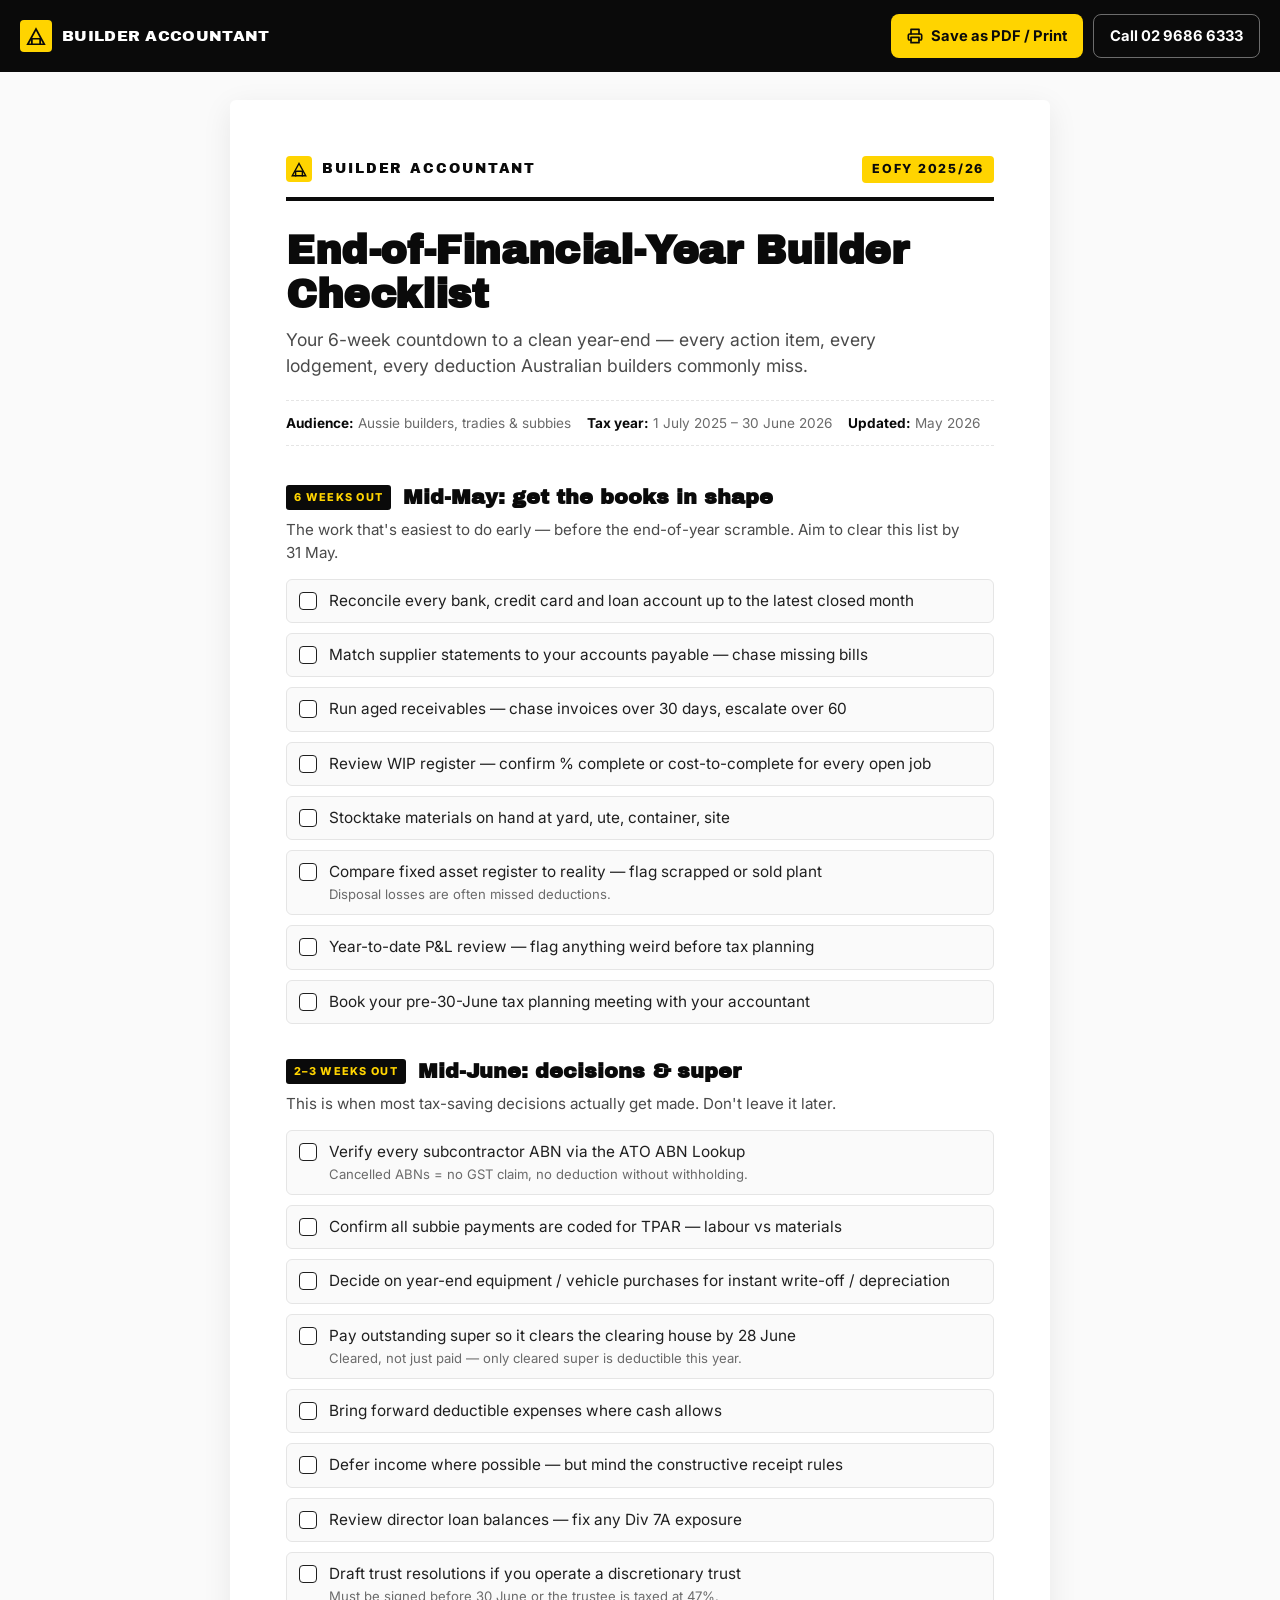
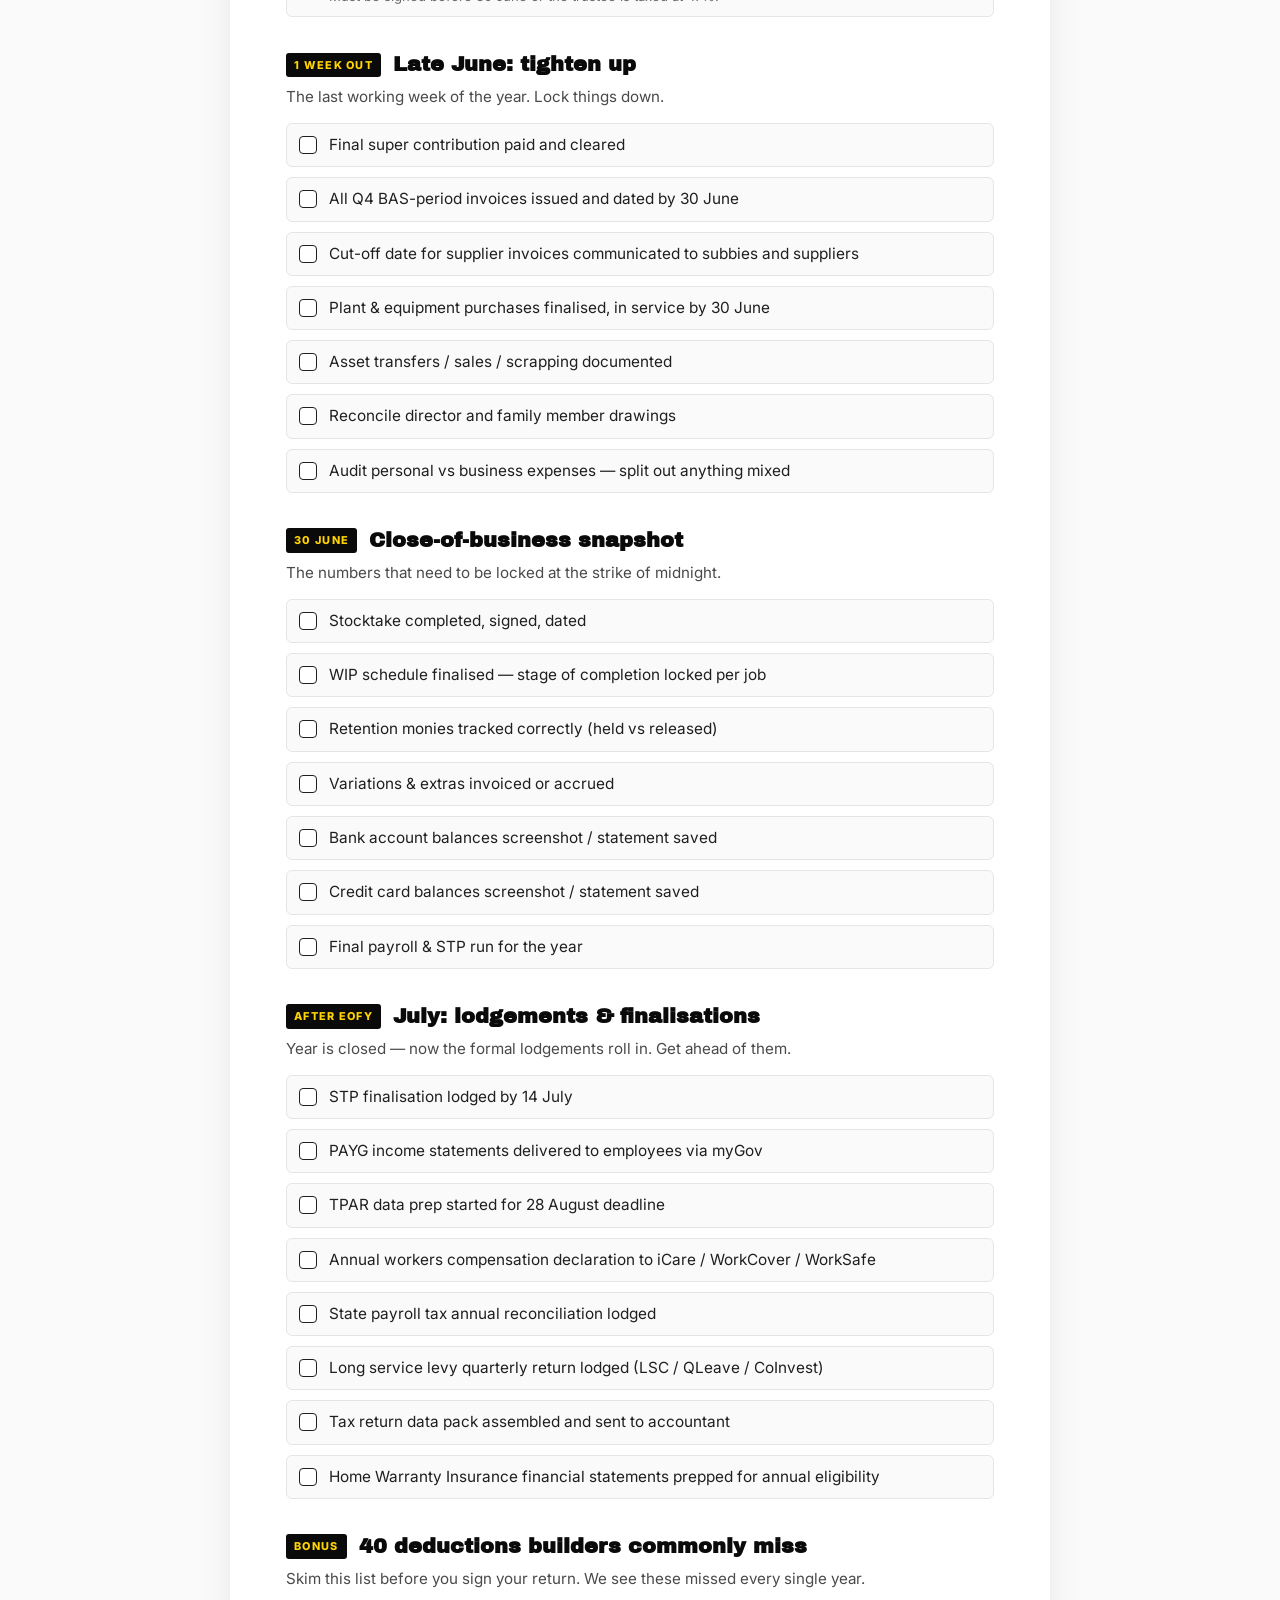
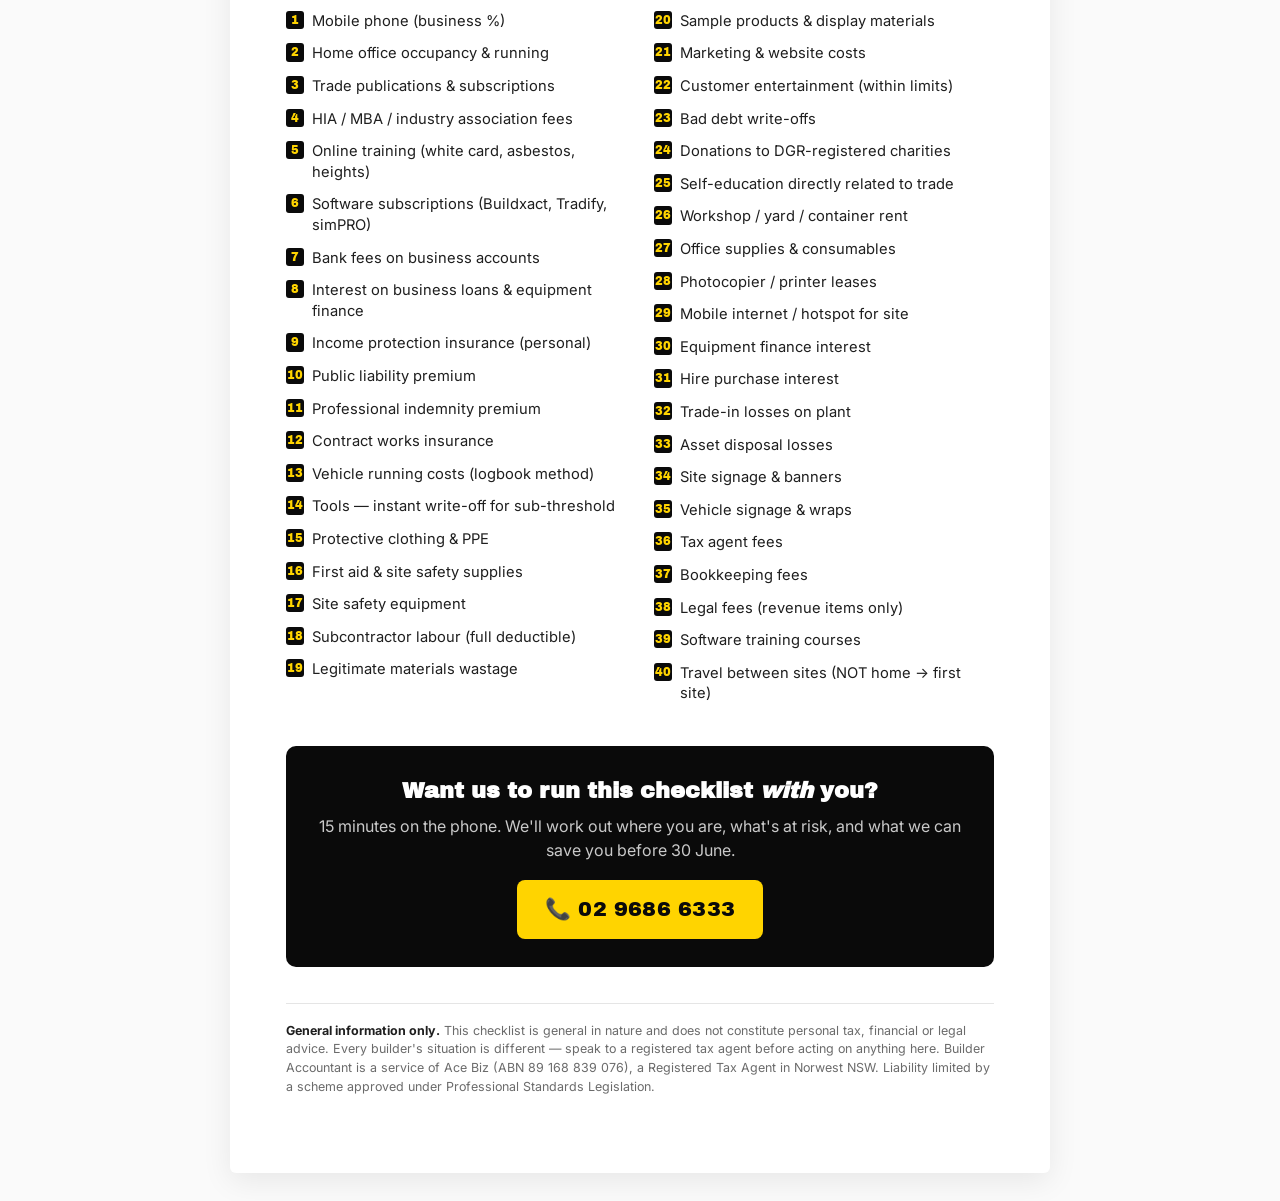
==== checklist/index.html @ ca141155 "Initial commit: builderaccountant.com static lead-gen site Phone-first conversion site for Australia" ====
<!doctype html>
<html lang="en-AU">
<head>
<meta charset="utf-8">
<meta name="viewport" content="width=device-width,initial-scale=1">
<title>EOFY Builder Checklist | Builder Accountant</title>
<meta name="description" content="The end-of-financial-year checklist Australian builders use to close their books cleanly. 6-week countdown, 40 commonly missed deductions, WIP &amp; TPAR tidy-up. Free.">
<meta name="robots" content="index,follow">
<meta name="theme-color" content="#0A0A0A">
<link rel="preconnect" href="https://fonts.googleapis.com">
<link rel="preconnect" href="https://fonts.gstatic.com" crossorigin>
<link href="https://fonts.googleapis.com/css2?family=Archivo+Black&family=Inter:wght@400;500;600;700;800&display=swap" rel="stylesheet">
<style>
  :root {
    --black: #0A0A0A; --ink: #161616; --charcoal: #1F1F1F;
    --slate: #4A4A4A; --grey: #6B6B6B; --line: #E5E5E5;
    --paper: #FAFAFA; --white: #FFFFFF;
    --yellow: #FFD400; --yellow-deep: #F5C400;
    --font-display: "Archivo Black", system-ui, sans-serif;
    --font-body: "Inter", system-ui, sans-serif;
  }
  * { box-sizing: border-box; }
  body {
    margin: 0;
    font-family: var(--font-body);
    color: var(--ink);
    background: var(--paper);
    -webkit-font-smoothing: antialiased;
    line-height: 1.5;
  }
  a { color: inherit; text-decoration: none; }

  /* ===== Screen-only top bar ===== */
  .topbar {
    background: var(--black);
    color: var(--white);
    padding: 14px 20px;
    display: flex;
    align-items: center;
    justify-content: space-between;
    gap: 14px;
    flex-wrap: wrap;
  }
  .topbar a.brand {
    display: inline-flex;
    align-items: center;
    gap: 10px;
    color: var(--white);
    font-family: var(--font-display);
    font-size: .95rem;
    letter-spacing: .02em;
  }
  .brand-mark {
    width: 32px; height: 32px;
    background: var(--yellow); color: var(--black);
    display: grid; place-items: center;
    border-radius: 4px;
  }
  .topbar-cta {
    display: flex; gap: 10px; flex-wrap: wrap;
  }
  .btn {
    display: inline-flex;
    align-items: center;
    gap: 8px;
    background: var(--yellow);
    color: var(--black);
    border: 0;
    border-radius: 8px;
    padding: 10px 16px;
    font-family: var(--font-body);
    font-weight: 700;
    font-size: .92rem;
    cursor: pointer;
    text-decoration: none;
  }
  .btn:hover { background: var(--yellow-deep); }
  .btn-ghost {
    background: transparent;
    border: 1.5px solid rgba(255,255,255,.4);
    color: var(--white);
  }
  .btn-ghost:hover { background: rgba(255,255,255,.08); border-color: rgba(255,255,255,.7); }
  .btn-dark { background: var(--black); color: var(--white); }
  .btn-dark:hover { background: #222; }

  /* ===== Page wrap ===== */
  .doc {
    max-width: 820px;
    margin: 28px auto;
    background: var(--white);
    padding: 56px 56px 64px;
    border-radius: 6px;
    box-shadow: 0 8px 30px rgba(0,0,0,.08);
  }

  .doc-band {
    display: flex;
    align-items: center;
    justify-content: space-between;
    padding-bottom: 14px;
    border-bottom: 4px solid var(--black);
    margin-bottom: 28px;
  }
  .doc-band-eye {
    font-family: var(--font-display);
    font-size: .85rem;
    letter-spacing: .14em;
    color: var(--black);
    display: flex;
    align-items: center;
    gap: 10px;
  }
  .doc-band-eye .brand-mark { width: 26px; height: 26px; }
  .doc-band-yr {
    font-size: .78rem;
    font-weight: 800;
    letter-spacing: .14em;
    color: var(--black);
    background: var(--yellow);
    padding: 4px 10px;
    border-radius: 4px;
  }

  h1 {
    font-family: var(--font-display);
    font-size: clamp(1.8rem, 4vw, 2.5rem);
    line-height: 1.1;
    margin: 0 0 10px;
    color: var(--black);
    letter-spacing: -0.01em;
  }
  .hero-sub {
    font-size: 1.1rem;
    color: var(--slate);
    margin: 0 0 20px;
    max-width: 60ch;
  }
  .hero-meta {
    display: flex; flex-wrap: wrap; gap: 16px;
    font-size: .85rem;
    color: var(--grey);
    border-top: 1px dashed var(--line);
    border-bottom: 1px dashed var(--line);
    padding: 12px 0;
    margin-bottom: 36px;
  }
  .hero-meta strong { color: var(--black); font-weight: 700; }

  h2 {
    font-family: var(--font-display);
    font-size: 1.3rem;
    margin: 32px 0 6px;
    color: var(--black);
    display: flex;
    align-items: center;
    gap: 12px;
  }
  .week-tag {
    font-size: .68rem;
    background: var(--black);
    color: var(--yellow);
    padding: 4px 8px;
    border-radius: 3px;
    letter-spacing: .12em;
    font-family: var(--font-body);
    font-weight: 800;
  }
  h2 + p {
    margin: 0 0 14px;
    color: var(--slate);
    font-size: .95rem;
  }

  /* Checklist items */
  ul.checklist {
    list-style: none;
    padding: 0;
    margin: 0 0 24px;
    display: grid;
    gap: 10px;
  }
  ul.checklist li {
    display: flex;
    align-items: flex-start;
    gap: 12px;
    padding: 10px 12px;
    background: var(--paper);
    border: 1px solid var(--line);
    border-radius: 6px;
    font-size: .96rem;
    line-height: 1.45;
    color: var(--charcoal);
    transition: background .12s ease;
  }
  ul.checklist li:hover { background: #FFFCE5; }
  ul.checklist input[type="checkbox"] {
    flex: 0 0 auto;
    appearance: none;
    -webkit-appearance: none;
    width: 18px; height: 18px;
    border: 1.5px solid var(--charcoal);
    border-radius: 4px;
    margin: 2px 0 0;
    cursor: pointer;
    position: relative;
    background: var(--white);
  }
  ul.checklist input[type="checkbox"]:checked {
    background: var(--yellow);
    border-color: var(--black);
  }
  ul.checklist input[type="checkbox"]:checked::after {
    content: "";
    position: absolute;
    left: 3px; top: 2px;
    width: 8px; height: 4px;
    border-left: 2px solid var(--black);
    border-bottom: 2px solid var(--black);
    transform: rotate(-45deg);
  }
  ul.checklist input[type="checkbox"]:checked + label { text-decoration: line-through; color: var(--grey); }
  ul.checklist label { cursor: pointer; flex: 1; }
  ul.checklist .note { font-size: .82rem; color: var(--grey); display: block; margin-top: 2px; }

  /* Deductions grid */
  .deductions {
    columns: 2;
    column-gap: 28px;
    margin: 0 0 36px;
    padding: 0;
    list-style: none;
  }
  .deductions li {
    break-inside: avoid;
    padding: 6px 0 6px 26px;
    position: relative;
    font-size: .92rem;
    color: var(--charcoal);
    line-height: 1.4;
  }
  .deductions li::before {
    counter-increment: ded;
    content: counter(ded);
    position: absolute;
    left: 0; top: 6px;
    width: 18px;
    font-family: var(--font-display);
    font-size: .72rem;
    color: var(--yellow);
    background: var(--black);
    text-align: center;
    border-radius: 3px;
    padding: 1px 0;
  }
  .deductions { counter-reset: ded; }

  /* Final CTA */
  .cta-block {
    margin-top: 36px;
    padding: 28px;
    background: var(--black);
    color: var(--white);
    border-radius: 10px;
    text-align: center;
  }
  .cta-block h3 {
    font-family: var(--font-display);
    font-size: 1.4rem;
    color: var(--white);
    margin: 0 0 6px;
  }
  .cta-block p { margin: 0 0 18px; color: rgba(255,255,255,.78); }
  .cta-block .phone {
    display: inline-block;
    padding: 14px 28px;
    background: var(--yellow);
    color: var(--black);
    border-radius: 8px;
    font-family: var(--font-display);
    font-size: 1.3rem;
    letter-spacing: .01em;
  }
  .cta-block .phone:hover { background: var(--yellow-deep); }

  .legal {
    margin-top: 36px;
    padding-top: 18px;
    border-top: 1px solid var(--line);
    font-size: .78rem;
    color: var(--grey);
    line-height: 1.5;
  }
  .legal strong { color: var(--charcoal); }

  /* ===== Print stylesheet ===== */
  @media print {
    body { background: var(--white); }
    .topbar, .print-hide { display: none !important; }
    .doc {
      max-width: 100%;
      margin: 0;
      padding: 16mm 14mm;
      box-shadow: none;
      border-radius: 0;
    }
    h2 { page-break-after: avoid; break-after: avoid; }
    ul.checklist li, .deductions li { page-break-inside: avoid; break-inside: avoid; background: transparent; }
    ul.checklist li:hover { background: transparent; }
    .cta-block { background: var(--white); color: var(--black); border: 2px solid var(--black); }
    .cta-block h3, .cta-block p { color: var(--black); }
    .cta-block p { color: var(--charcoal); }
    .deductions { columns: 2; }
    a { color: var(--black); text-decoration: none; }
    @page { size: A4; margin: 12mm; }
  }

  @media (max-width: 720px) {
    .doc { padding: 28px 22px; margin: 16px 8px; }
    .deductions { columns: 1; }
    .hero-meta { gap: 10px; }
  }
</style>
</head>
<body>

<!-- Screen-only top bar -->
<div class="topbar print-hide">
  <a href="../index.html" class="brand">
    <span class="brand-mark" aria-hidden="true">
      <svg viewBox="0 0 32 32" width="22" height="22" fill="none" stroke="currentColor" stroke-width="2.5" stroke-linecap="square">
        <path d="M4 28 L16 6 L28 28 Z"/>
        <path d="M10 28 L10 20 L22 20 L22 28"/>
      </svg>
    </span>
    <span>BUILDER ACCOUNTANT</span>
  </a>
  <div class="topbar-cta">
    <button class="btn" onclick="window.print()" type="button">
      <svg viewBox="0 0 24 24" width="16" height="16" fill="none" stroke="currentColor" stroke-width="2.5" stroke-linecap="round" stroke-linejoin="round" aria-hidden="true">
        <polyline points="6 9 6 2 18 2 18 9"/>
        <path d="M6 18H4a2 2 0 0 1-2-2v-5a2 2 0 0 1 2-2h16a2 2 0 0 1 2 2v5a2 2 0 0 1-2 2h-2"/>
        <rect x="6" y="14" width="12" height="8"/>
      </svg>
      <span>Save as PDF / Print</span>
    </button>
    <a class="btn btn-ghost" href="tel:+61296866333">Call 02 9686 6333</a>
  </div>
</div>

<article class="doc">

  <div class="doc-band">
    <span class="doc-band-eye">
      <span class="brand-mark" aria-hidden="true">
        <svg viewBox="0 0 32 32" width="18" height="18" fill="none" stroke="currentColor" stroke-width="2.5" stroke-linecap="square">
          <path d="M4 28 L16 6 L28 28 Z"/>
          <path d="M10 28 L10 20 L22 20 L22 28"/>
        </svg>
      </span>
      BUILDER ACCOUNTANT
    </span>
    <span class="doc-band-yr">EOFY 2025/26</span>
  </div>

  <h1>End-of-Financial-Year Builder Checklist</h1>
  <p class="hero-sub">Your 6-week countdown to a clean year-end — every action item, every lodgement, every deduction Australian builders commonly miss.</p>
  <div class="hero-meta">
    <span><strong>Audience:</strong> Aussie builders, tradies &amp; subbies</span>
    <span><strong>Tax year:</strong> 1 July 2025 – 30 June 2026</span>
    <span><strong>Updated:</strong> May 2026</span>
  </div>

  <!-- ===== SECTION 1 ===== -->
  <h2><span class="week-tag">6&nbsp;WEEKS&nbsp;OUT</span> Mid-May: get the books in shape</h2>
  <p>The work that's easiest to do early — before the end-of-year scramble. Aim to clear this list by 31&nbsp;May.</p>
  <ul class="checklist">
    <li><input type="checkbox" id="c1"><label for="c1">Reconcile every bank, credit card and loan account up to the latest closed month</label></li>
    <li><input type="checkbox" id="c2"><label for="c2">Match supplier statements to your accounts payable — chase missing bills</label></li>
    <li><input type="checkbox" id="c3"><label for="c3">Run aged receivables — chase invoices over 30 days, escalate over 60</label></li>
    <li><input type="checkbox" id="c4"><label for="c4">Review WIP register — confirm % complete or cost-to-complete for every open job</label></li>
    <li><input type="checkbox" id="c5"><label for="c5">Stocktake materials on hand at yard, ute, container, site</label></li>
    <li><input type="checkbox" id="c6"><label for="c6">Compare fixed asset register to reality — flag scrapped or sold plant <span class="note">Disposal losses are often missed deductions.</span></label></li>
    <li><input type="checkbox" id="c7"><label for="c7">Year-to-date P&amp;L review — flag anything weird before tax planning</label></li>
    <li><input type="checkbox" id="c8"><label for="c8">Book your pre-30-June tax planning meeting with your accountant</label></li>
  </ul>

  <!-- ===== SECTION 2 ===== -->
  <h2><span class="week-tag">2–3&nbsp;WEEKS&nbsp;OUT</span> Mid-June: decisions &amp; super</h2>
  <p>This is when most tax-saving decisions actually get made. Don't leave it later.</p>
  <ul class="checklist">
    <li><input type="checkbox" id="c9"><label for="c9">Verify every subcontractor ABN via the ATO ABN Lookup <span class="note">Cancelled ABNs = no GST claim, no deduction without withholding.</span></label></li>
    <li><input type="checkbox" id="c10"><label for="c10">Confirm all subbie payments are coded for TPAR — labour vs materials</label></li>
    <li><input type="checkbox" id="c11"><label for="c11">Decide on year-end equipment / vehicle purchases for instant write-off / depreciation</label></li>
    <li><input type="checkbox" id="c12"><label for="c12">Pay outstanding super so it clears the clearing house by 28&nbsp;June <span class="note">Cleared, not just paid — only cleared super is deductible this year.</span></label></li>
    <li><input type="checkbox" id="c13"><label for="c13">Bring forward deductible expenses where cash allows</label></li>
    <li><input type="checkbox" id="c14"><label for="c14">Defer income where possible — but mind the constructive receipt rules</label></li>
    <li><input type="checkbox" id="c15"><label for="c15">Review director loan balances — fix any Div&nbsp;7A exposure</label></li>
    <li><input type="checkbox" id="c16"><label for="c16">Draft trust resolutions if you operate a discretionary trust <span class="note">Must be signed before 30&nbsp;June or the trustee is taxed at 47%.</span></label></li>
  </ul>

  <!-- ===== SECTION 3 ===== -->
  <h2><span class="week-tag">1&nbsp;WEEK&nbsp;OUT</span> Late June: tighten up</h2>
  <p>The last working week of the year. Lock things down.</p>
  <ul class="checklist">
    <li><input type="checkbox" id="c17"><label for="c17">Final super contribution paid and cleared</label></li>
    <li><input type="checkbox" id="c18"><label for="c18">All Q4 BAS-period invoices issued and dated by 30&nbsp;June</label></li>
    <li><input type="checkbox" id="c19"><label for="c19">Cut-off date for supplier invoices communicated to subbies and suppliers</label></li>
    <li><input type="checkbox" id="c20"><label for="c20">Plant &amp; equipment purchases finalised, in service by 30&nbsp;June</label></li>
    <li><input type="checkbox" id="c21"><label for="c21">Asset transfers / sales / scrapping documented</label></li>
    <li><input type="checkbox" id="c22"><label for="c22">Reconcile director and family member drawings</label></li>
    <li><input type="checkbox" id="c23"><label for="c23">Audit personal vs business expenses — split out anything mixed</label></li>
  </ul>

  <!-- ===== SECTION 4 ===== -->
  <h2><span class="week-tag">30&nbsp;JUNE</span> Close-of-business snapshot</h2>
  <p>The numbers that need to be locked at the strike of midnight.</p>
  <ul class="checklist">
    <li><input type="checkbox" id="c24"><label for="c24">Stocktake completed, signed, dated</label></li>
    <li><input type="checkbox" id="c25"><label for="c25">WIP schedule finalised — stage of completion locked per job</label></li>
    <li><input type="checkbox" id="c26"><label for="c26">Retention monies tracked correctly (held vs released)</label></li>
    <li><input type="checkbox" id="c27"><label for="c27">Variations &amp; extras invoiced or accrued</label></li>
    <li><input type="checkbox" id="c28"><label for="c28">Bank account balances screenshot / statement saved</label></li>
    <li><input type="checkbox" id="c29"><label for="c29">Credit card balances screenshot / statement saved</label></li>
    <li><input type="checkbox" id="c30"><label for="c30">Final payroll &amp; STP run for the year</label></li>
  </ul>

  <!-- ===== SECTION 5 ===== -->
  <h2><span class="week-tag">AFTER&nbsp;EOFY</span> July: lodgements &amp; finalisations</h2>
  <p>Year is closed — now the formal lodgements roll in. Get ahead of them.</p>
  <ul class="checklist">
    <li><input type="checkbox" id="c31"><label for="c31">STP finalisation lodged by 14&nbsp;July</label></li>
    <li><input type="checkbox" id="c32"><label for="c32">PAYG income statements delivered to employees via myGov</label></li>
    <li><input type="checkbox" id="c33"><label for="c33">TPAR data prep started for 28&nbsp;August deadline</label></li>
    <li><input type="checkbox" id="c34"><label for="c34">Annual workers compensation declaration to iCare / WorkCover / WorkSafe</label></li>
    <li><input type="checkbox" id="c35"><label for="c35">State payroll tax annual reconciliation lodged</label></li>
    <li><input type="checkbox" id="c36"><label for="c36">Long service levy quarterly return lodged (LSC / QLeave / CoInvest)</label></li>
    <li><input type="checkbox" id="c37"><label for="c37">Tax return data pack assembled and sent to accountant</label></li>
    <li><input type="checkbox" id="c38"><label for="c38">Home Warranty Insurance financial statements prepped for annual eligibility</label></li>
  </ul>

  <!-- ===== Deductions ===== -->
  <h2><span class="week-tag">BONUS</span> 40 deductions builders commonly miss</h2>
  <p>Skim this list before you sign your return. We see these missed every single year.</p>
  <ol class="deductions">
    <li>Mobile phone (business %)</li>
    <li>Home office occupancy &amp; running</li>
    <li>Trade publications &amp; subscriptions</li>
    <li>HIA / MBA / industry association fees</li>
    <li>Online training (white card, asbestos, heights)</li>
    <li>Software subscriptions (Buildxact, Tradify, simPRO)</li>
    <li>Bank fees on business accounts</li>
    <li>Interest on business loans &amp; equipment finance</li>
    <li>Income protection insurance (personal)</li>
    <li>Public liability premium</li>
    <li>Professional indemnity premium</li>
    <li>Contract works insurance</li>
    <li>Vehicle running costs (logbook method)</li>
    <li>Tools — instant write-off for sub-threshold</li>
    <li>Protective clothing &amp; PPE</li>
    <li>First aid &amp; site safety supplies</li>
    <li>Site safety equipment</li>
    <li>Subcontractor labour (full deductible)</li>
    <li>Legitimate materials wastage</li>
    <li>Sample products &amp; display materials</li>
    <li>Marketing &amp; website costs</li>
    <li>Customer entertainment (within limits)</li>
    <li>Bad debt write-offs</li>
    <li>Donations to DGR-registered charities</li>
    <li>Self-education directly related to trade</li>
    <li>Workshop / yard / container rent</li>
    <li>Office supplies &amp; consumables</li>
    <li>Photocopier / printer leases</li>
    <li>Mobile internet / hotspot for site</li>
    <li>Equipment finance interest</li>
    <li>Hire purchase interest</li>
    <li>Trade-in losses on plant</li>
    <li>Asset disposal losses</li>
    <li>Site signage &amp; banners</li>
    <li>Vehicle signage &amp; wraps</li>
    <li>Tax agent fees</li>
    <li>Bookkeeping fees</li>
    <li>Legal fees (revenue items only)</li>
    <li>Software training courses</li>
    <li>Travel between sites (NOT home → first site)</li>
  </ol>

  <!-- ===== Final CTA ===== -->
  <div class="cta-block print-hide">
    <h3>Want us to run this checklist <em>with</em> you?</h3>
    <p>15 minutes on the phone. We'll work out where you are, what's at risk, and what we can save you before 30 June.</p>
    <a class="phone" href="tel:+61296866333">📞 02 9686 6333</a>
  </div>

  <p class="legal">
    <strong>General information only.</strong> This checklist is general in nature and does not constitute personal tax, financial or legal advice. Every builder's situation is different — speak to a registered tax agent before acting on anything here. Builder Accountant is a service of Ace Biz (ABN 89&nbsp;168&nbsp;839&nbsp;076), a Registered Tax Agent in Norwest NSW. Liability limited by a scheme approved under Professional Standards Legislation.
  </p>

</article>

</body>
</html>
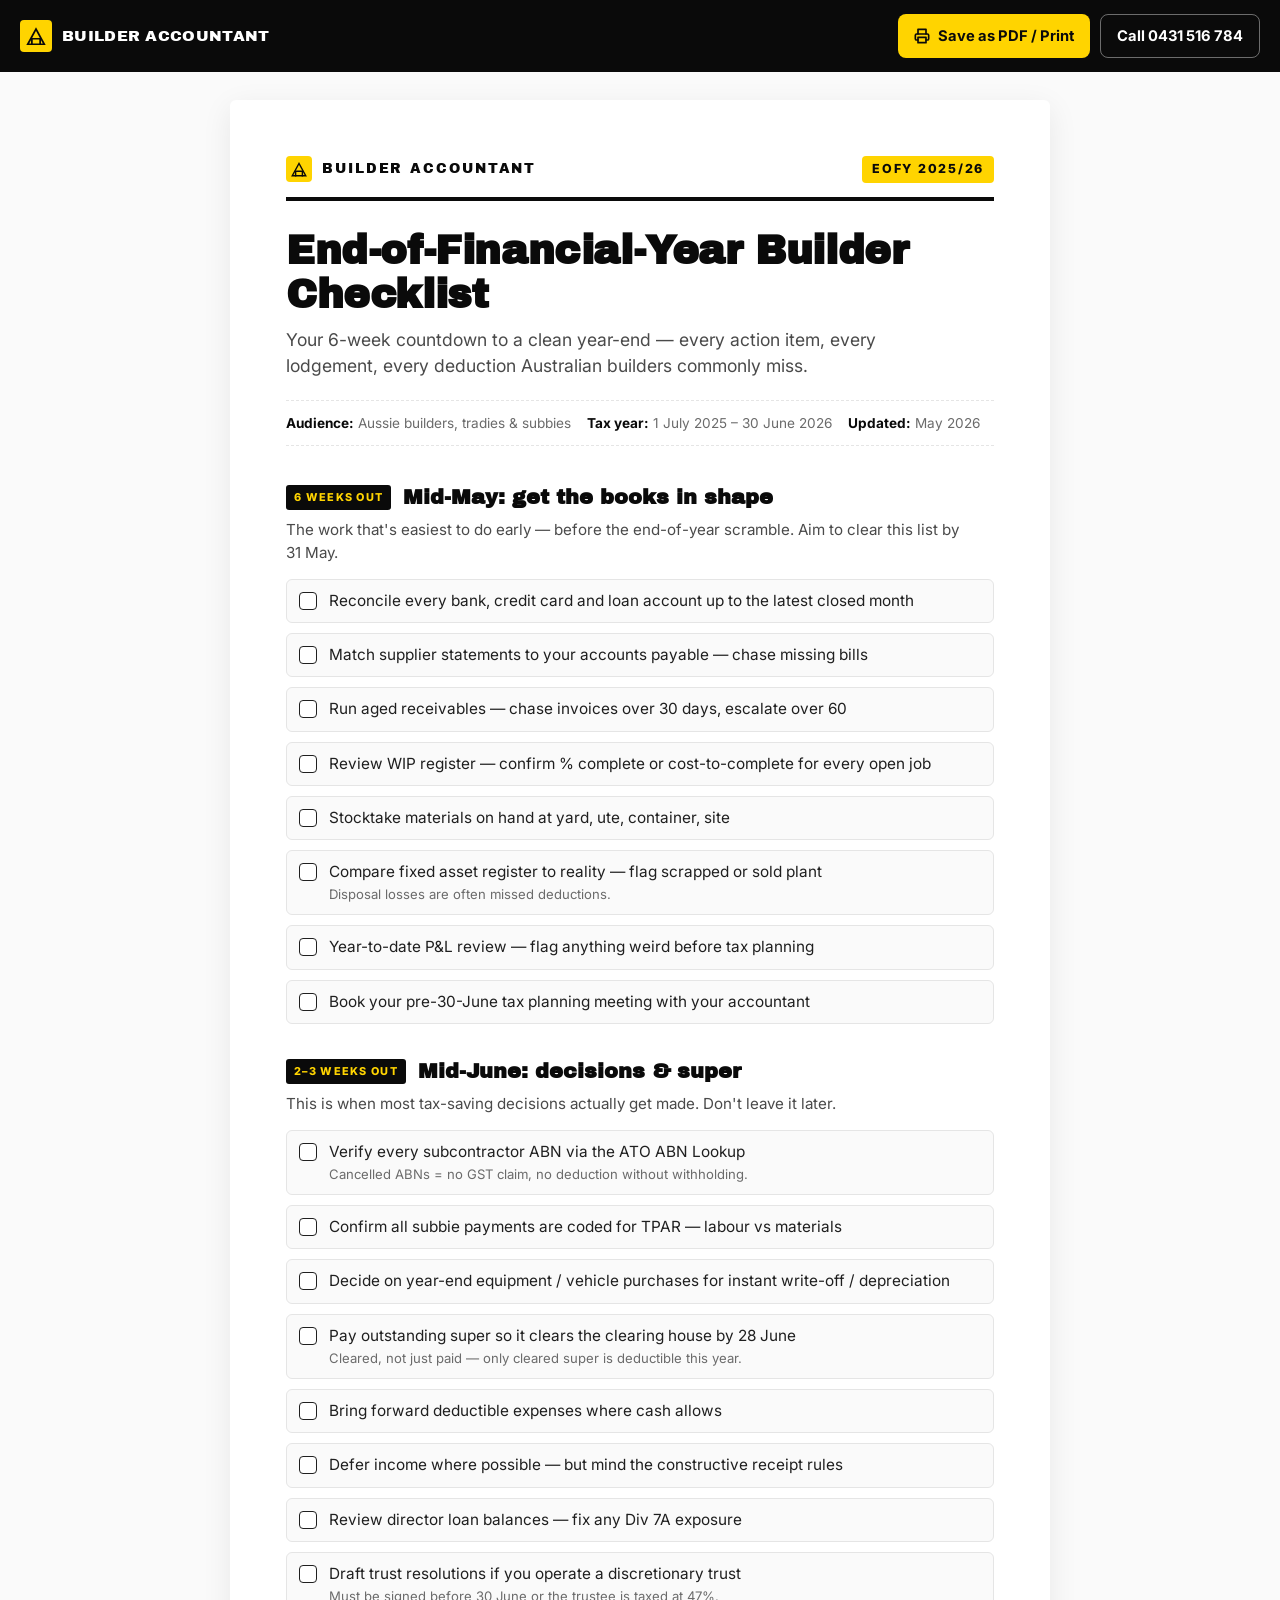
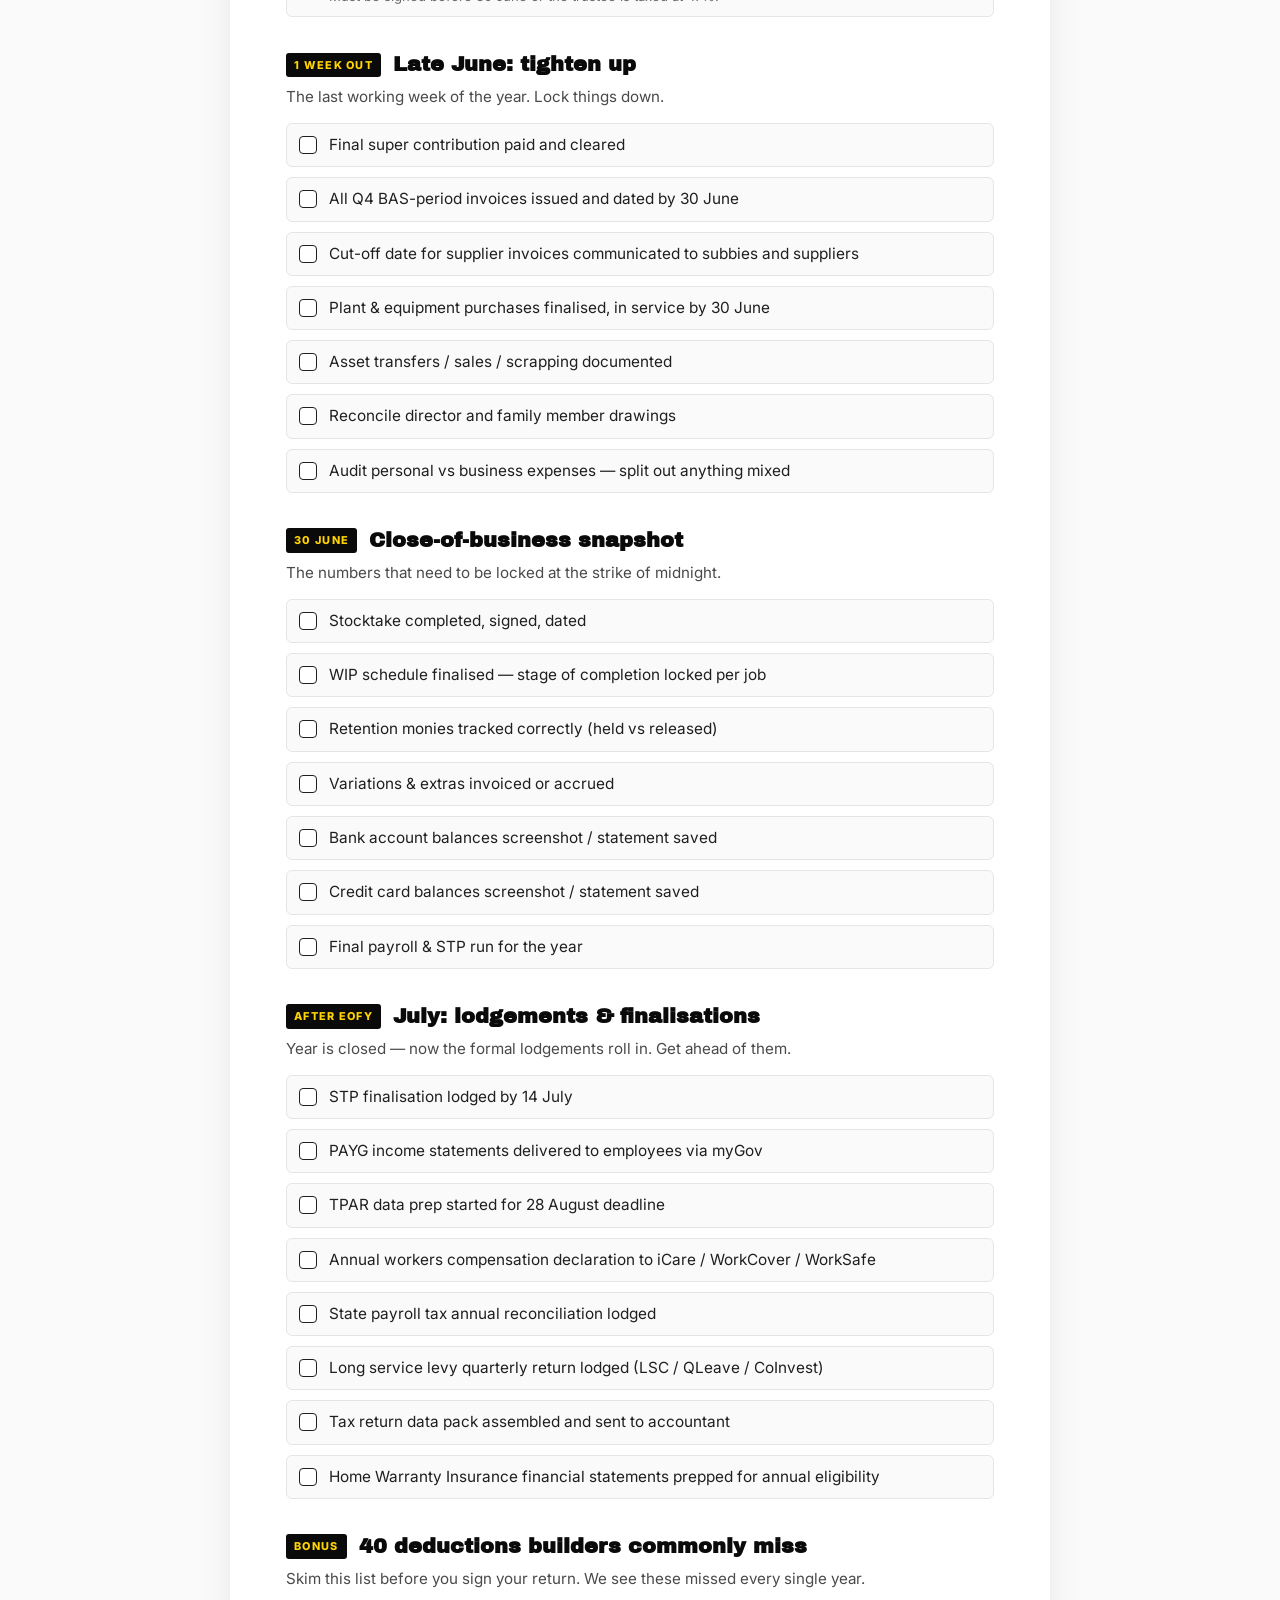
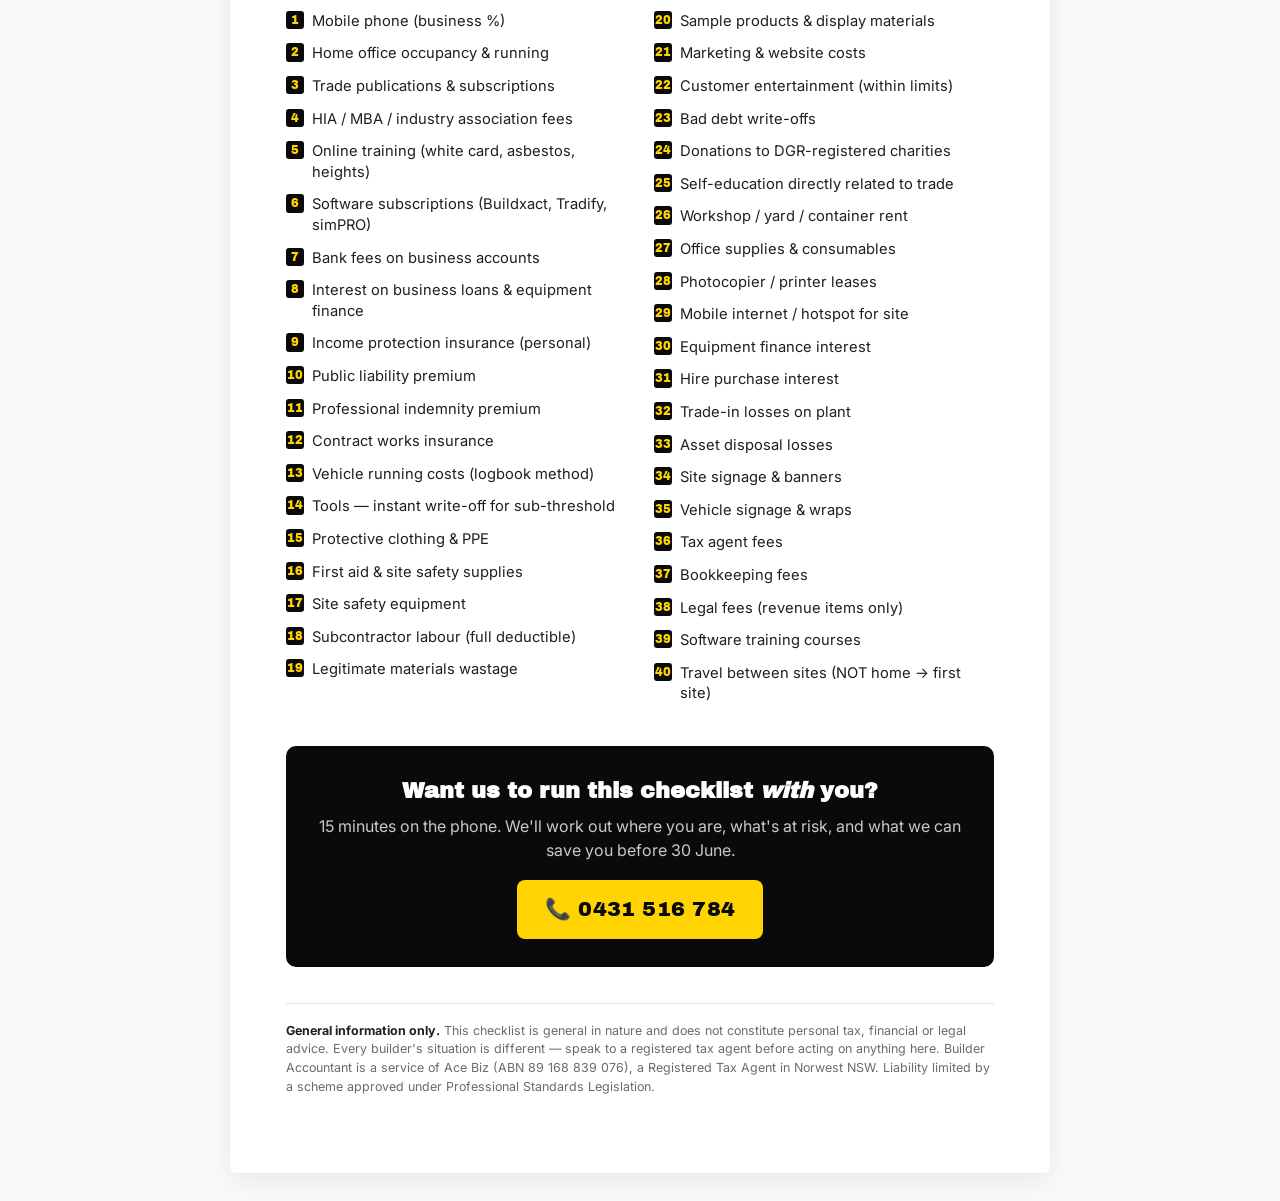
==== commit 7374b03a: "Switch phone CTAs to mobile 0431 516 784 All 37 occurrences across hero, sticky bar, footer, schema." ====
--- a/checklist/index.html
+++ b/checklist/index.html
@@ -344,7 +344,7 @@
       </svg>
       <span>Save as PDF / Print</span>
     </button>
-    <a class="btn btn-ghost" href="tel:+61296866333">Call 02 9686 6333</a>
+    <a class="btn btn-ghost" href="tel:+61431516784">Call 0431 516 784</a>
   </div>
 </div>
 
@@ -489,7 +489,7 @@
   <div class="cta-block print-hide">
     <h3>Want us to run this checklist <em>with</em> you?</h3>
     <p>15 minutes on the phone. We'll work out where you are, what's at risk, and what we can save you before 30 June.</p>
-    <a class="phone" href="tel:+61296866333">📞 02 9686 6333</a>
+    <a class="phone" href="tel:+61431516784">📞 0431 516 784</a>
   </div>
 
   <p class="legal">
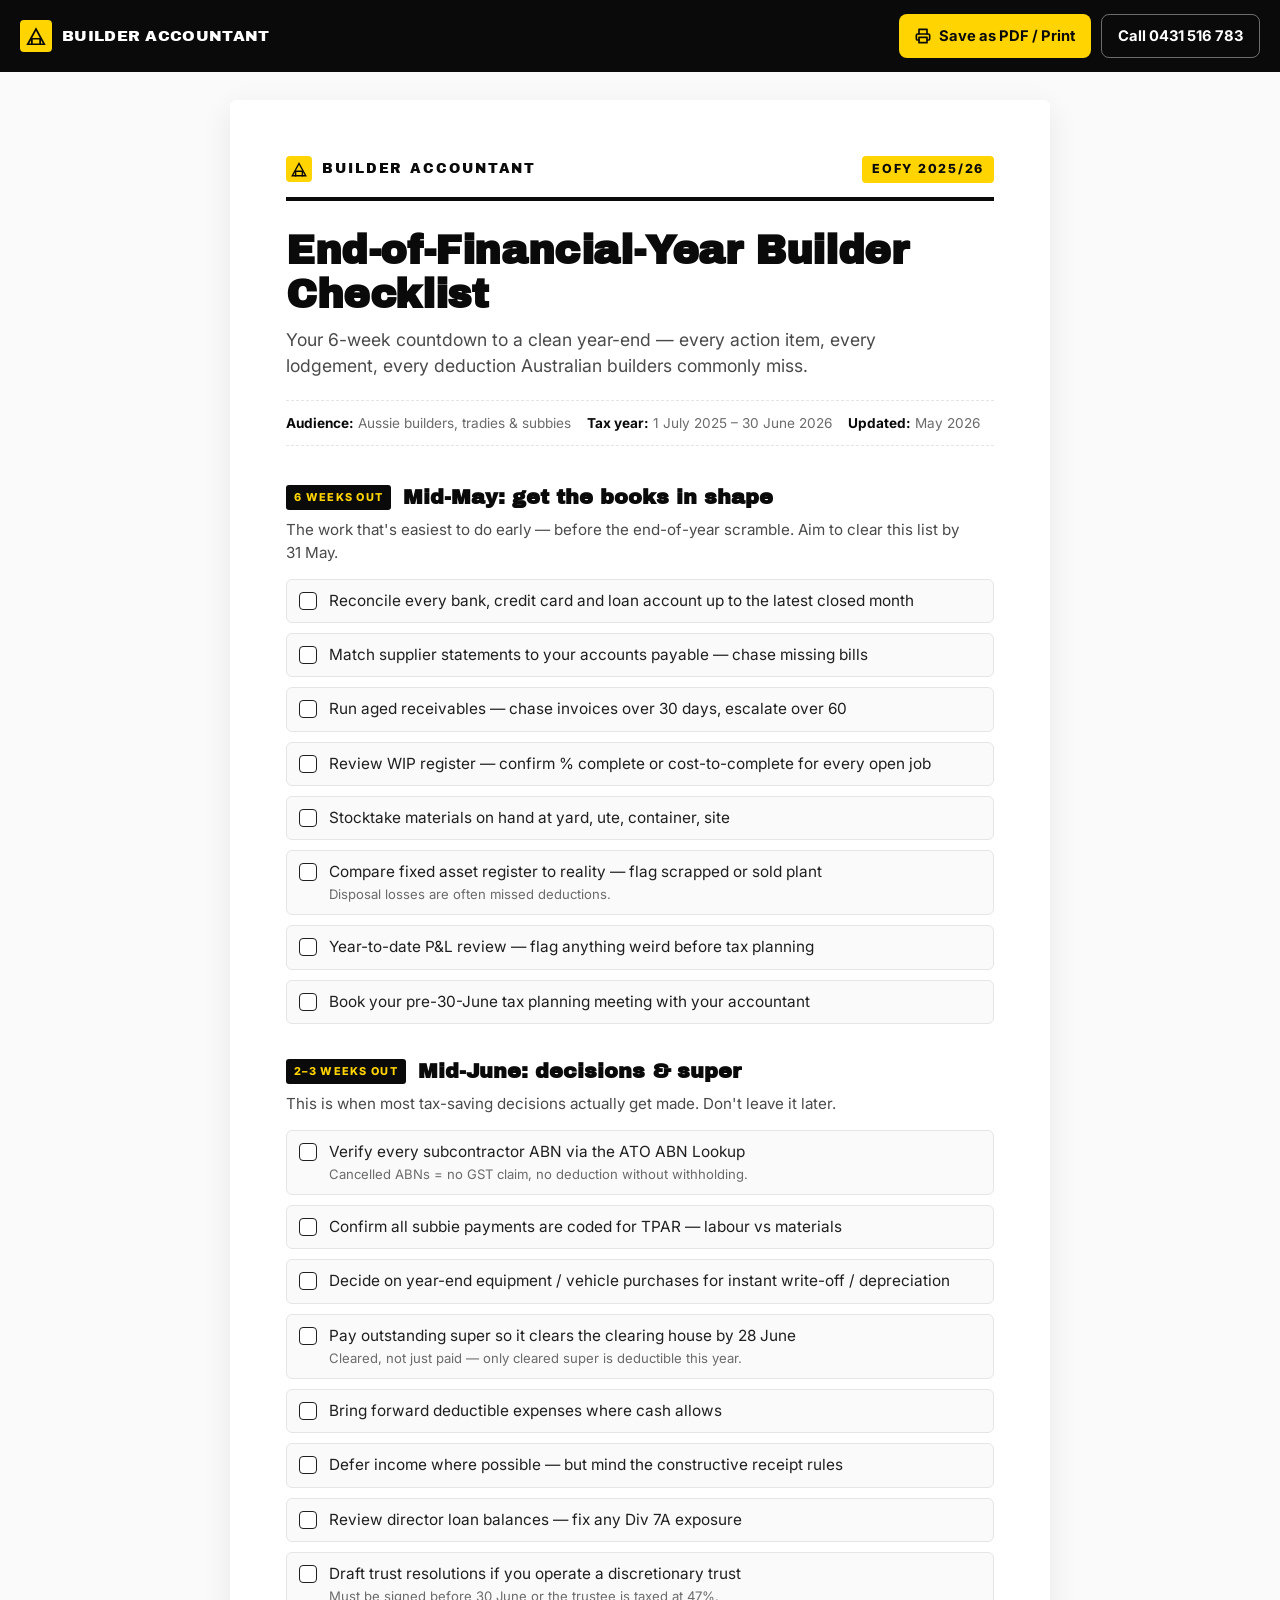
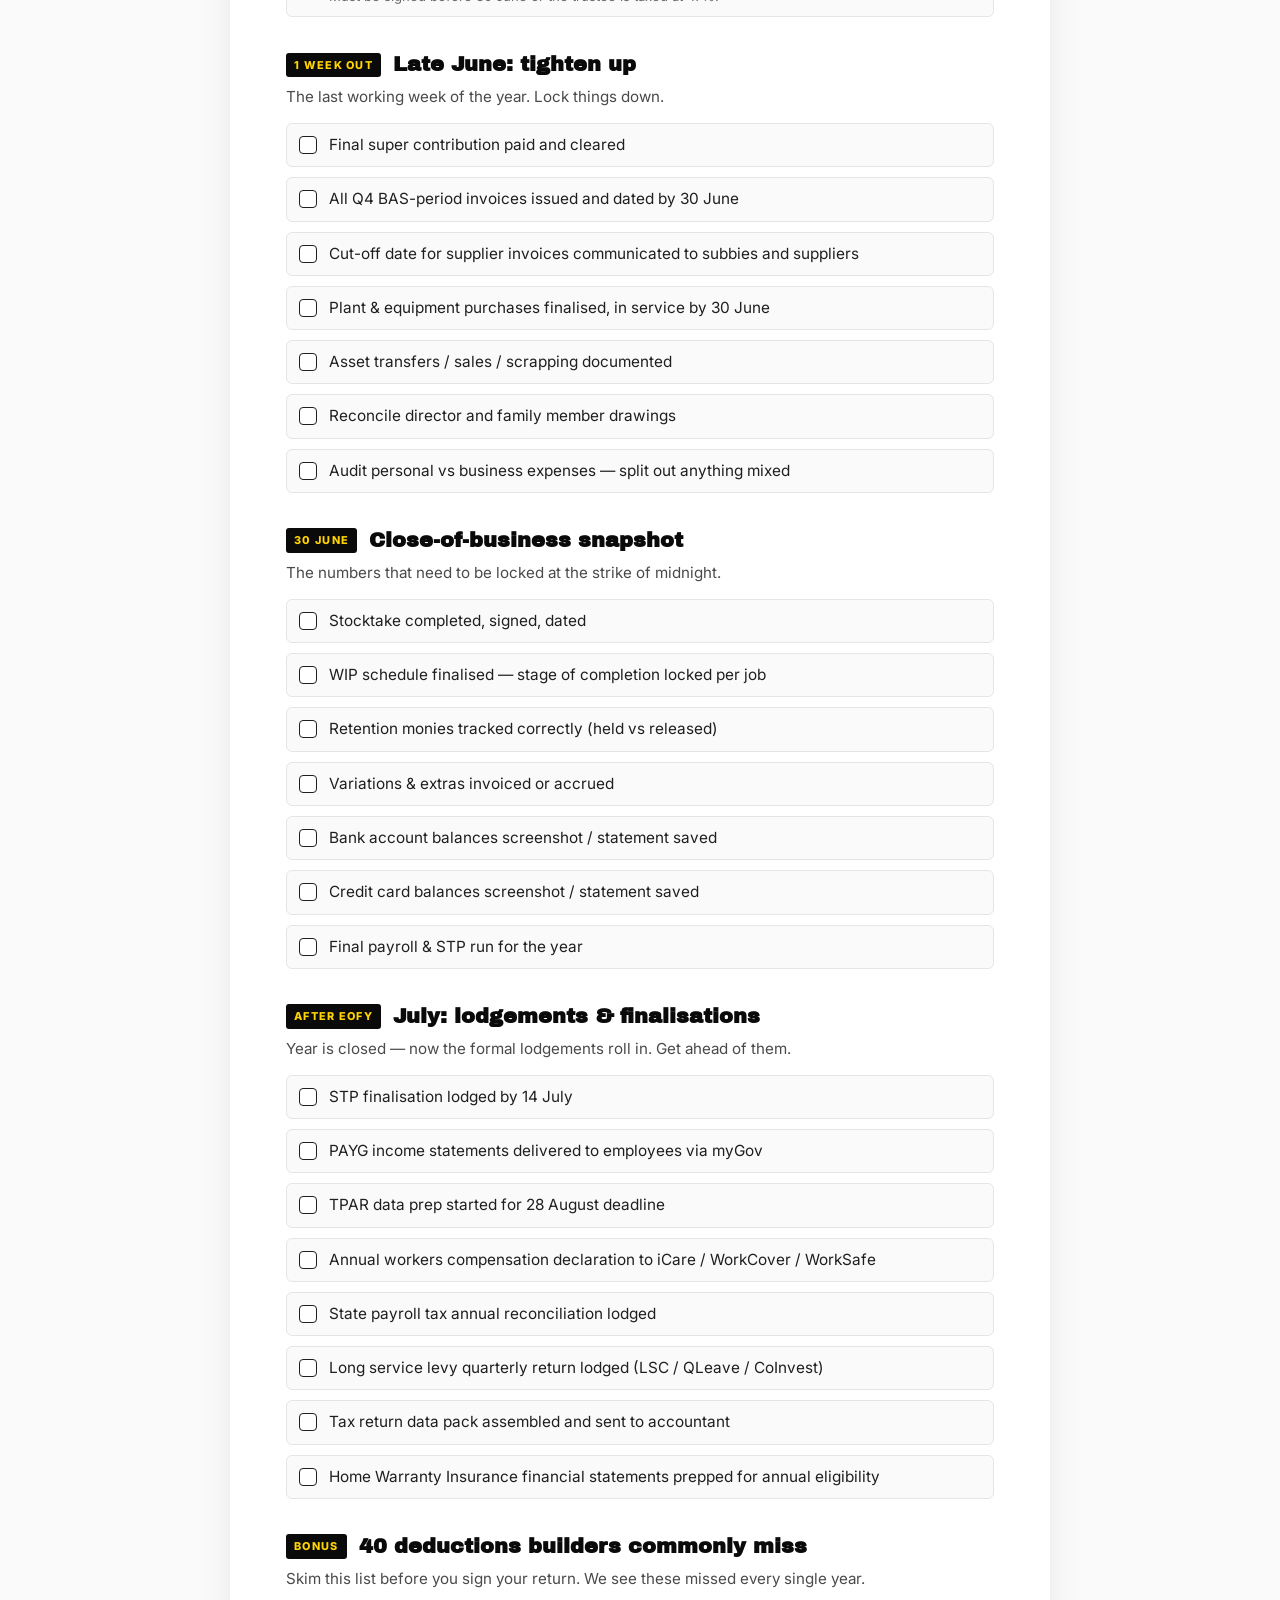
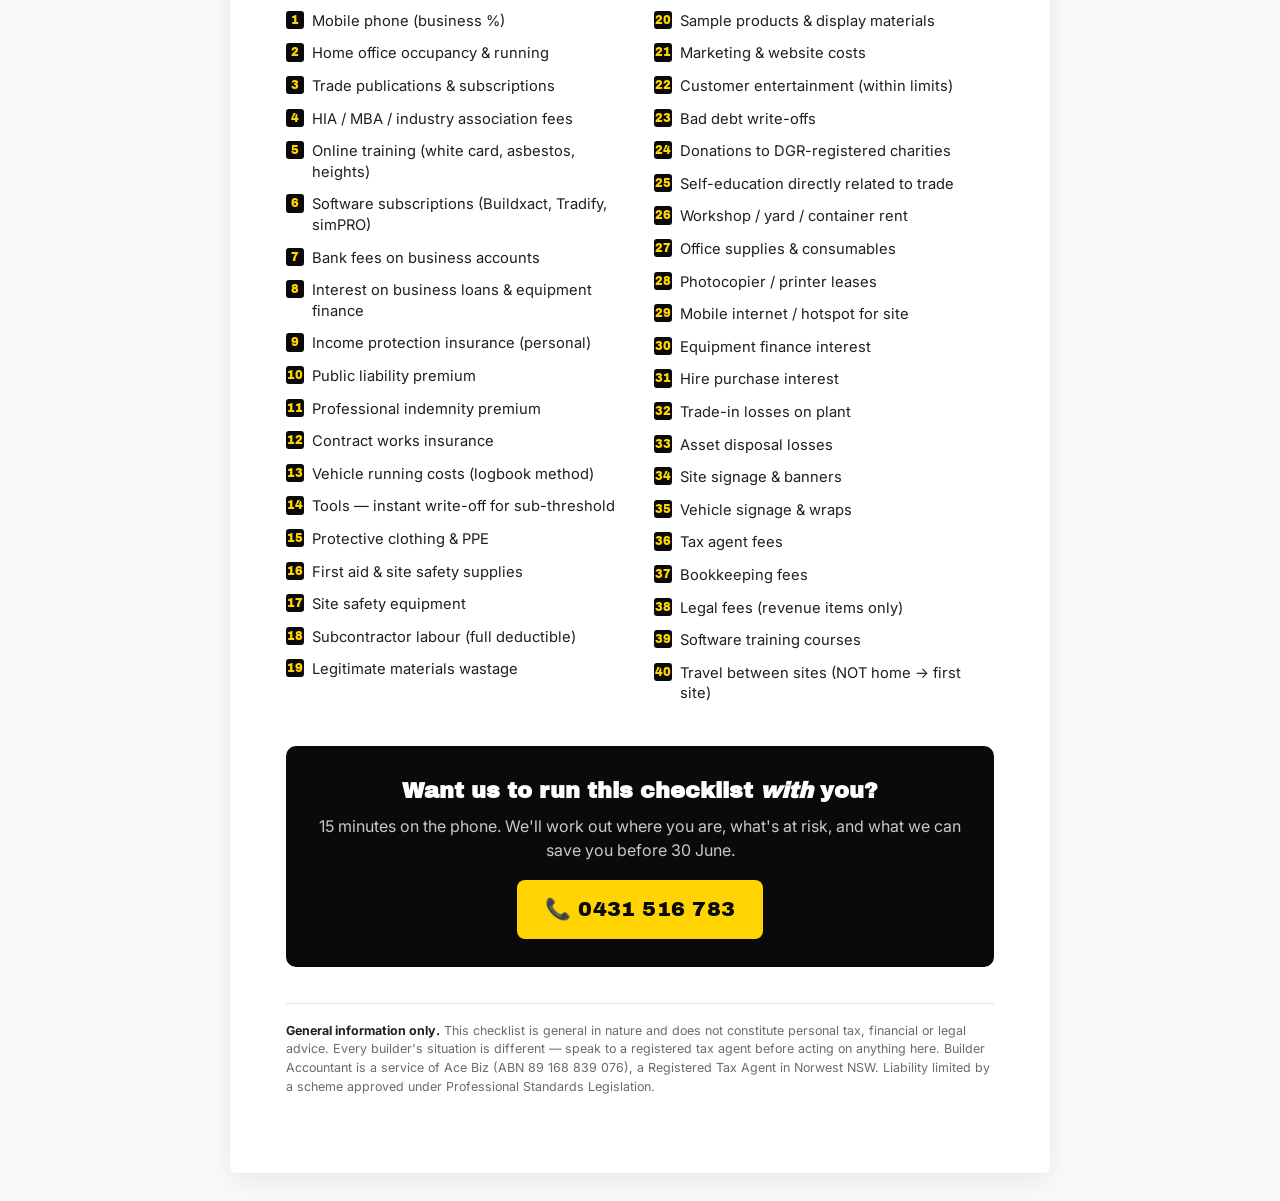
==== commit cc458a21: "Fix phone number — correct mobile is 0431 516 783 Previous push had the trailing digit wrong (784 vs" ====
--- a/checklist/index.html
+++ b/checklist/index.html
@@ -344,7 +344,7 @@
       </svg>
       <span>Save as PDF / Print</span>
     </button>
-    <a class="btn btn-ghost" href="tel:+61431516784">Call 0431 516 784</a>
+    <a class="btn btn-ghost" href="tel:+61431516783">Call 0431 516 783</a>
   </div>
 </div>
 
@@ -489,7 +489,7 @@
   <div class="cta-block print-hide">
     <h3>Want us to run this checklist <em>with</em> you?</h3>
     <p>15 minutes on the phone. We'll work out where you are, what's at risk, and what we can save you before 30 June.</p>
-    <a class="phone" href="tel:+61431516784">📞 0431 516 784</a>
+    <a class="phone" href="tel:+61431516783">📞 0431 516 783</a>
   </div>
 
   <p class="legal">
